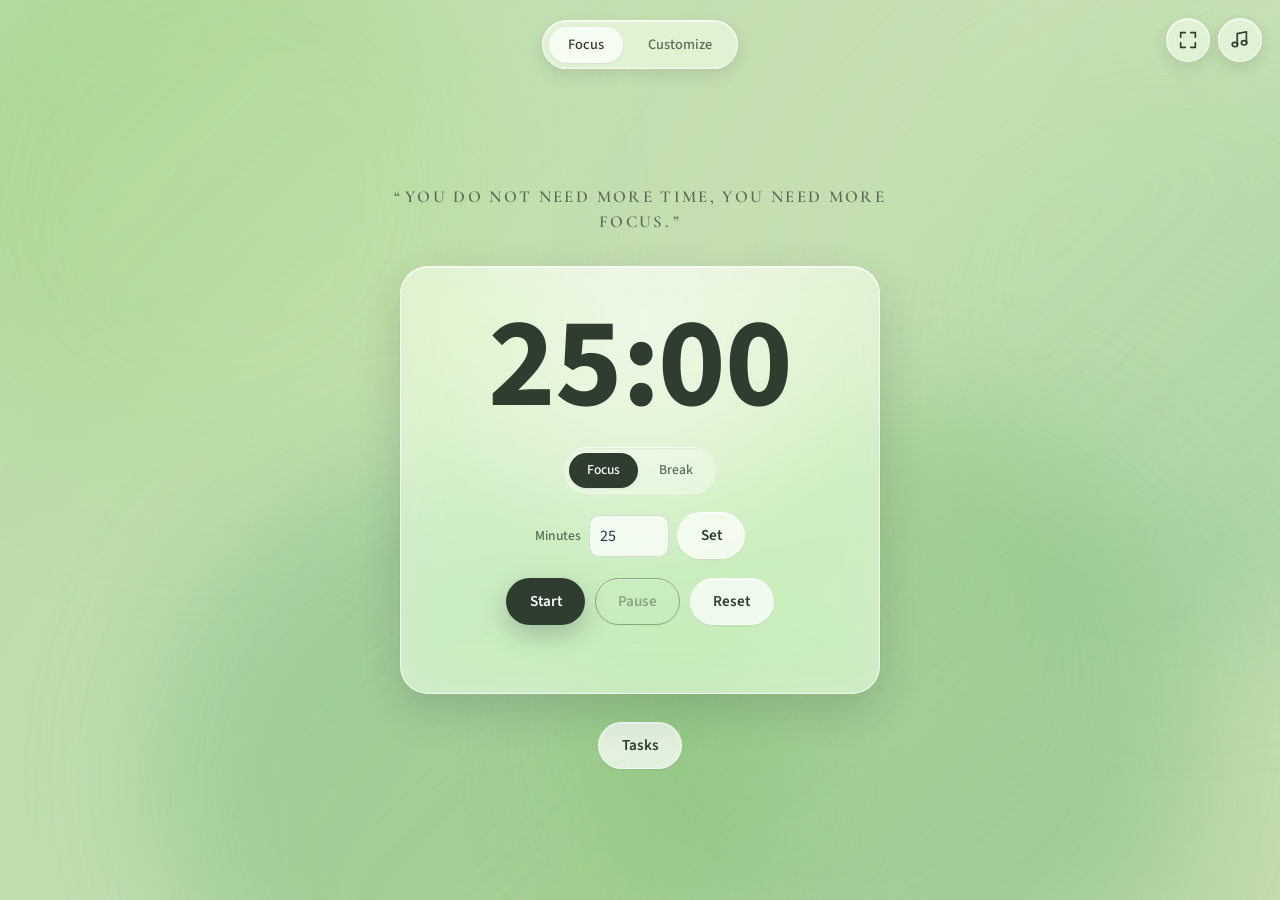
==== focus.html @ 23a5ad9f "Initial commit: LOCK IN website" ====
<!DOCTYPE html>
<html lang="en">
<head>
  <meta charset="UTF-8" />
  <meta name="viewport" content="width=device-width, initial-scale=1.0" />
  <title>Focus — LOCK IN</title>
  <link rel="stylesheet" href="assets/vendor/bootstrap/bootstrap.min.css" />
  <link rel="stylesheet" href="css/fonts.css" />
  <link rel="stylesheet" href="css/style.css" />
</head>
<body>
  <div id="photoOverlay" class="photo-overlay" aria-hidden="true"></div>

  <p class="focus-brand" aria-hidden="true">LOCK IN</p>

  <nav class="nav" aria-label="Main navigation">
    <a class="nav-link is-active" href="focus.html" aria-current="page">Focus</a>
    <a class="nav-link" href="settings.html">Customize</a>
  </nav>

  <div class="audio-menu">
    <button id="fullscreenBtn" class="icon-btn" type="button" aria-label="Enter full screen" aria-pressed="false">
      <svg class="icon-btn-svg" id="fullscreenIconEnter" viewBox="0 0 24 24" width="22" height="22" aria-hidden="true" focusable="false">
        <path d="M4 9V4h5" fill="none" stroke="currentColor" stroke-width="1.8" stroke-linecap="round" stroke-linejoin="round" />
        <path d="M20 9V4h-5" fill="none" stroke="currentColor" stroke-width="1.8" stroke-linecap="round" stroke-linejoin="round" />
        <path d="M4 15v5h5" fill="none" stroke="currentColor" stroke-width="1.8" stroke-linecap="round" stroke-linejoin="round" />
        <path d="M20 15v5h-5" fill="none" stroke="currentColor" stroke-width="1.8" stroke-linecap="round" stroke-linejoin="round" />
      </svg>
      <svg class="icon-btn-svg" id="fullscreenIconExit" viewBox="0 0 24 24" width="22" height="22" aria-hidden="true" focusable="false" hidden>
        <path d="M9 4v5H4" fill="none" stroke="currentColor" stroke-width="1.8" stroke-linecap="round" stroke-linejoin="round" />
        <path d="M15 4v5h5" fill="none" stroke="currentColor" stroke-width="1.8" stroke-linecap="round" stroke-linejoin="round" />
        <path d="M9 20v-5H4" fill="none" stroke="currentColor" stroke-width="1.8" stroke-linecap="round" stroke-linejoin="round" />
        <path d="M15 20v-5h5" fill="none" stroke="currentColor" stroke-width="1.8" stroke-linecap="round" stroke-linejoin="round" />
      </svg>
    </button>
    <button id="audioMenuBtn" class="icon-btn" type="button" aria-label="Ambient sound" aria-haspopup="true" aria-expanded="false" aria-controls="audioMenuPanel">
      <svg class="icon-btn-svg" viewBox="0 0 24 24" width="22" height="22" aria-hidden="true" focusable="false">
        <path d="M9 17V5l10-2v12" fill="none" stroke="currentColor" stroke-width="1.8" stroke-linecap="round" stroke-linejoin="round" />
        <ellipse cx="6.5" cy="17" rx="3" ry="2.4" fill="none" stroke="currentColor" stroke-width="1.8" />
        <ellipse cx="16.5" cy="15" rx="3" ry="2.4" fill="none" stroke="currentColor" stroke-width="1.8" />
      </svg>
    </button>
    <div id="audioMenuPanel" class="audio-menu-panel" hidden>
      <p class="audio-menu-title">Ambient sound</p>
      <button class="audio-option is-active" data-ambient="off" type="button">Off</button>
      <button class="audio-option" data-ambient="piano" type="button">Piano</button>
      <button class="audio-option" data-ambient="lofi" type="button">Lo-fi</button>
      <button class="audio-option" data-ambient="rain" type="button">Rain</button>
      <button class="audio-option" data-ambient="noise" type="button">Brown noise</button>
      <button class="audio-option" data-ambient="wind" type="button">Wind</button>
      <button class="audio-option" data-ambient="ocean" type="button">Ocean</button>
      <label class="audio-volume" for="audioMenuVolume">
        <span>Volume</span>
        <input id="audioMenuVolume" type="range" min="0" max="100" value="50" />
      </label>
    </div>
  </div>

  <main class="container container-center">
    <section class="quote" aria-label="Motivational quote">
      <p id="quoteText" class="quote-text" aria-live="polite"></p>
    </section>

    <section class="timer" aria-labelledby="timerHeading">
      <h2 id="timerHeading" class="visually-hidden">Focus Timer</h2>

      <div id="timerDisplay" class="timer-display" role="timer" aria-live="polite">25:00</div>

      <div class="mode-switch" role="group" aria-label="Session type">
        <button id="focusModeBtn" class="mode-btn is-active" type="button">Focus</button>
        <button id="breakModeBtn" class="mode-btn" type="button">Break</button>
      </div>

      <div class="duration">
        <label for="durationInput">Minutes</label>
        <input id="durationInput" type="number" min="1" max="180" value="25" />
        <button id="applyDurationBtn" class="btn" type="button">Set</button>
      </div>

      <div class="controls">
        <button id="startBtn" class="btn btn-primary" type="button">Start</button>
        <button id="pauseBtn" class="btn" type="button" disabled>Pause</button>
        <button id="resetBtn" class="btn" type="button">Reset</button>
      </div>

      <p id="statusMessage" class="status" role="status"></p>
    </section>

    <section class="tasks" aria-labelledby="tasksHeading">
      <button id="tasksToggleBtn" class="btn" type="button" data-bs-toggle="collapse" data-bs-target="#taskPanel" aria-expanded="false" aria-controls="taskPanel">Tasks</button>
      <div id="taskPanel" class="collapse task-panel">
        <h2 id="tasksHeading" class="tasks-heading">Today's focus</h2>
        <div class="task-form">
          <label class="visually-hidden" for="taskInput">New task</label>
          <input id="taskInput" type="text" placeholder="What are you working on?" autocomplete="off" />
          <button id="addTaskBtn" class="btn" type="button">Add</button>
        </div>
        <button id="clearDoneBtn" class="btn clear-done" type="button" hidden>Clear completed</button>
        <p id="tasksStatus" class="status" role="status"></p>
        <ul id="taskList" class="task-list"></ul>
      </div>
    </section>
  </main>

  <p class="focus-hint" aria-hidden="true">Press Esc to exit</p>

  <script src="assets/vendor/bootstrap/bootstrap.bundle.min.js"></script>
  <script src="js/theme.js"></script>
  <script src="js/audio.js"></script>
  <script src="js/focus.js"></script>
  <script src="js/fullscreen.js"></script>
</body>
</html>
---- css/fonts.css ----
﻿/* Vendored Google Fonts - Latin subset only (offline) */
@font-face {
  font-family: 'Cormorant Garamond';
  font-style: italic;
  font-weight: 400;
  font-display: swap;
  src: url('../assets/fonts/cormorant-garamond-italic-400.woff2') format('woff2');
}
@font-face {
  font-family: 'Cormorant Garamond';
  font-style: normal;
  font-weight: 400;
  font-display: swap;
  src: url('../assets/fonts/cormorant-garamond-normal-400.woff2') format('woff2');
}
@font-face {
  font-family: 'Cormorant Garamond';
  font-style: normal;
  font-weight: 500;
  font-display: swap;
  src: url('../assets/fonts/cormorant-garamond-normal-500.woff2') format('woff2');
}
@font-face {
  font-family: 'Cormorant Garamond';
  font-style: normal;
  font-weight: 600;
  font-display: swap;
  src: url('../assets/fonts/cormorant-garamond-normal-600.woff2') format('woff2');
}
@font-face {
  font-family: 'Cormorant Garamond';
  font-style: normal;
  font-weight: 700;
  font-display: swap;
  src: url('../assets/fonts/cormorant-garamond-normal-700.woff2') format('woff2');
}
@font-face {
  font-family: 'Source Sans 3';
  font-style: normal;
  font-weight: 300;
  font-display: swap;
  src: url('../assets/fonts/source-sans-3-normal-300.woff2') format('woff2');
}
@font-face {
  font-family: 'Source Sans 3';
  font-style: normal;
  font-weight: 400;
  font-display: swap;
  src: url('../assets/fonts/source-sans-3-normal-400.woff2') format('woff2');
}
@font-face {
  font-family: 'Source Sans 3';
  font-style: normal;
  font-weight: 500;
  font-display: swap;
  src: url('../assets/fonts/source-sans-3-normal-500.woff2') format('woff2');
}
@font-face {
  font-family: 'Source Sans 3';
  font-style: normal;
  font-weight: 600;
  font-display: swap;
  src: url('../assets/fonts/source-sans-3-normal-600.woff2') format('woff2');
}
@font-face {
  font-family: 'Source Sans 3';
  font-style: normal;
  font-weight: 700;
  font-display: swap;
  src: url('../assets/fonts/source-sans-3-normal-700.woff2') format('woff2');
}
---- css/style.css ----
:root {
  --font-sans: "Source Sans 3", system-ui, -apple-system, "Segoe UI", Roboto, Arial, sans-serif;
  --font-display: "Cormorant Garamond", "Iowan Old Style", Georgia, "Times New Roman", serif;

  --bs-body-font-family: var(--font-sans);
  --bs-border-radius: 18px;
  --bs-border-radius-lg: 28px;
  --bs-border-radius-pill: 999px;

  --radius-sm: 10px;
  --radius: 18px;
  --radius-lg: 28px;
  --radius-pill: 999px;

  --glass-bg: rgba(255, 255, 255, 0.55);
  --glass-bg-strong: rgba(255, 255, 255, 0.72);
  --glass-bg-soft: rgba(255, 255, 255, 0.32);
  --glass-border: rgba(255, 255, 255, 0.7);
  --glass-border-soft: rgba(255, 255, 255, 0.45);
  --glass-blur: blur(20px) saturate(170%);
  --hairline: rgba(255, 255, 255, 0.6);
  --line: rgba(30, 41, 59, 0.14);

  --shadow-xs: 0 1px 2px rgba(24, 34, 48, 0.08);
  --shadow-sm: 0 6px 16px rgba(24, 34, 48, 0.1);
  --shadow: 0 16px 44px rgba(24, 34, 48, 0.16);
  --shadow-lg: 0 28px 70px rgba(24, 34, 48, 0.22);

  --danger: #b3402a;
  --input-text: #243447;

  --bg-color: #d9e4cf;
  --bg-tint-1: #eef4e6;
  --bg-tint-2: #c3d5ae;
  --text-color: #2e3d2f;
  --muted-color: #5a6b58;
  --primary-color: #2e3d2f;
  --primary-text: #ffffff;
  --blob-1: rgba(150, 196, 128, 0.85);
  --blob-2: rgba(206, 228, 184, 0.9);
  --blob-3: rgba(120, 176, 140, 0.6);
}

body[data-theme="blue"] {
  --bg-color: #cfdee7;
  --bg-tint-1: #eaf3f8;
  --bg-tint-2: #b6cddc;
  --text-color: #2a3b49;
  --muted-color: #57707f;
  --primary-color: #2a3b49;
  --primary-text: #f4f9fb;
  --blob-1: rgba(140, 188, 220, 0.85);
  --blob-2: rgba(200, 224, 240, 0.9);
  --blob-3: rgba(120, 160, 200, 0.6);
}

body[data-theme="ivory"] {
  --bg-color: #f3ede0;
  --bg-tint-1: #fbf7ee;
  --bg-tint-2: #e4d9c2;
  --text-color: #3a3122;
  --muted-color: #6b5f47;
  --primary-color: #3a3122;
  --primary-text: #fbf7ee;
  --blob-1: rgba(228, 206, 160, 0.8);
  --blob-2: rgba(244, 232, 208, 0.9);
  --blob-3: rgba(210, 186, 150, 0.6);
}

body[data-theme="mist"] {
  --bg-color: #d7dee6;
  --bg-tint-1: #eef2f6;
  --bg-tint-2: #bfcad6;
  --text-color: #2c3a47;
  --muted-color: #55636f;
  --primary-color: #2c3a47;
  --primary-text: #f2f5f8;
  --blob-1: rgba(170, 190, 210, 0.85);
  --blob-2: rgba(214, 226, 236, 0.9);
  --blob-3: rgba(140, 170, 200, 0.6);
}

body[data-theme="lavender"] {
  --bg-color: #e4dcef;
  --bg-tint-1: #f2edf8;
  --bg-tint-2: #cfc2e2;
  --text-color: #36304a;
  --muted-color: #635b7a;
  --primary-color: #36304a;
  --primary-text: #f6f3fb;
  --blob-1: rgba(196, 178, 226, 0.85);
  --blob-2: rgba(226, 214, 240, 0.9);
  --blob-3: rgba(170, 150, 210, 0.6);
}

body[data-theme="peach"] {
  --bg-color: #f2e0d3;
  --bg-tint-1: #fbece1;
  --bg-tint-2: #e4c6ad;
  --text-color: #432f24;
  --muted-color: #7a5c47;
  --primary-color: #432f24;
  --primary-text: #fbf3eb;
  --blob-1: rgba(240, 196, 160, 0.85);
  --blob-2: rgba(248, 224, 204, 0.9);
  --blob-3: rgba(232, 170, 150, 0.6);
}

body[data-theme="yellow"] {
  --bg-color: #f2eabf;
  --bg-tint-1: #faf6dd;
  --bg-tint-2: #e6d990;
  --text-color: #403a1f;
  --muted-color: #6f6530;
  --primary-color: #403a1f;
  --primary-text: #fdf9e8;
  --blob-1: rgba(232, 214, 120, 0.85);
  --blob-2: rgba(246, 238, 190, 0.9);
  --blob-3: rgba(222, 200, 110, 0.6);
}

body[data-theme="aurora"] {
  --bg-color: #ece6f6;
  --bg-tint-1: #f6f0fb;
  --bg-tint-2: #dfdcf4;
  --text-color: #3a3358;
  --muted-color: #6a6390;
  --primary-color: #6a5a9e;
  --primary-text: #ffffff;
  --blob-1: rgba(205, 182, 230, 0.5);
  --blob-2: rgba(190, 186, 238, 0.5);
  --blob-3: rgba(186, 210, 236, 0.45);
  --blob-4: rgba(228, 200, 222, 0.4);
}

body[data-theme="aurora"] .bg-blobs::before {
  opacity: 0.3;
  animation-duration: 22s;
}

body[data-theme="aurora"] .blob {
  opacity: 0.5;
}

body[data-theme="sunset"] {
  --bg-color: #f5e9e2;
  --bg-tint-1: #fbf1ea;
  --bg-tint-2: #ecd7cc;
  --text-color: #4a3630;
  --muted-color: #7d635b;
  --primary-color: #b57a5e;
  --primary-text: #fff8f4;
  --blob-1: rgba(240, 202, 172, 0.5);
  --blob-2: rgba(240, 192, 200, 0.46);
  --blob-3: rgba(222, 196, 224, 0.4);
  --blob-4: rgba(245, 220, 182, 0.42);
}

body[data-theme="sunset"] .bg-blobs::before {
  opacity: 0.3;
}

body[data-theme="sunset"] .blob {
  opacity: 0.5;
}

body[data-theme="ocean"] {
  --bg-color: #e0edf1;
  --bg-tint-1: #eff7f9;
  --bg-tint-2: #cde0e6;
  --text-color: #2a3f47;
  --muted-color: #56707a;
  --primary-color: #4f8898;
  --primary-text: #f2fafc;
  --blob-1: rgba(182, 220, 228, 0.5);
  --blob-2: rgba(186, 210, 235, 0.46);
  --blob-3: rgba(192, 232, 224, 0.42);
  --blob-4: rgba(190, 206, 235, 0.42);
}

body[data-theme="ocean"] .bg-blobs::before {
  opacity: 0.3;
}

body[data-theme="ocean"] .blob {
  opacity: 0.5;
}

* {
  box-sizing: border-box;
}

[hidden] {
  display: none !important;
}

html {
  -webkit-text-size-adjust: 100%;
}

body {
  margin: 0;
  min-height: 100vh;
  min-height: 100dvh;
  padding: 1.25rem 1.1rem 2.75rem;
  font-family: var(--font-sans);
  background-color: var(--bg-color);
  background-image:
    radial-gradient(60rem 42rem at 8% 2%, var(--bg-tint-1), transparent 62%),
    radial-gradient(55rem 44rem at 94% 100%, var(--bg-tint-2), transparent 60%);
  background-attachment: fixed;
  background-size: cover;
  background-position: center;
  background-repeat: no-repeat;
  color: var(--text-color);
  display: flex;
  flex-direction: column;
  align-items: center;
  line-height: 1.5;
  -webkit-font-smoothing: antialiased;
  transition: background-color 0.45s ease, color 0.3s ease;
}

.bg-blobs {
  position: fixed;
  inset: 0;
  z-index: 0;
  overflow: hidden;
  pointer-events: none;
}

.bg-blobs::before {
  content: "";
  position: absolute;
  inset: -25%;
  background: linear-gradient(
    120deg,
    var(--blob-1),
    var(--blob-2),
    var(--blob-3),
    var(--blob-1)
  );
  background-size: 300% 300%;
  filter: blur(50px) saturate(135%);
  opacity: 0.5;
  animation: bg-shift 26s ease-in-out infinite;
}

.blob {
  position: absolute;
  width: 48vmax;
  height: 48vmax;
  border-radius: 50%;
  filter: blur(64px) saturate(125%);
  opacity: 0.7;
  will-change: transform;
}

.blob-1 {
  top: -14%;
  left: -8%;
  background: linear-gradient(135deg, var(--blob-1), var(--blob-2));
  animation: blob-drift-1 26s ease-in-out infinite alternate;
}

.blob-2 {
  top: 4%;
  right: -16%;
  background: linear-gradient(135deg, var(--blob-2), var(--blob-3));
  animation: blob-drift-2 32s ease-in-out infinite alternate;
}

.blob-3 {
  bottom: -20%;
  left: 12%;
  background: linear-gradient(135deg, var(--blob-3), var(--blob-1));
  animation: blob-drift-3 38s ease-in-out infinite alternate;
}

.blob-4 {
  bottom: -14%;
  right: 6%;
  background: linear-gradient(135deg, var(--blob-4, var(--blob-1)), var(--blob-3));
  animation: blob-drift-2 44s ease-in-out infinite alternate-reverse;
}

@keyframes bg-shift {
  0% {
    background-position: 0% 50%;
  }
  50% {
    background-position: 100% 50%;
  }
  100% {
    background-position: 0% 50%;
  }
}

@keyframes blob-drift-1 {
  from {
    transform: translate3d(0, 0, 0) scale(1);
  }
  to {
    transform: translate3d(12%, 10%, 0) scale(1.18);
  }
}

@keyframes blob-drift-2 {
  from {
    transform: translate3d(0, 0, 0) scale(1.05);
  }
  to {
    transform: translate3d(-14%, 12%, 0) scale(0.92);
  }
}

@keyframes blob-drift-3 {
  from {
    transform: translate3d(0, 0, 0) scale(0.95);
  }
  to {
    transform: translate3d(10%, -12%, 0) scale(1.2);
  }
}

body.has-photo .bg-blobs {
  display: none;
}

.photo-overlay {
  position: fixed;
  inset: 0;
  z-index: 1;
  pointer-events: none;
  background-color: transparent;
}

body > nav,
body > main {
  position: relative;
  z-index: 2;
}

.nav {
  display: flex;
  gap: 0.35rem;
  margin-bottom: 1.75rem;
  padding: 0.35rem;
  border-radius: var(--radius-pill);
  background: var(--glass-bg);
  -webkit-backdrop-filter: var(--glass-blur);
  backdrop-filter: var(--glass-blur);
  border: 1px solid var(--glass-border);
  box-shadow: var(--shadow-sm), inset 0 1px 0 var(--hairline);
}

.nav-link {
  text-decoration: none;
  color: var(--muted-color);
  font-size: 0.9rem;
  font-weight: 500;
  padding: 0.45rem 1.2rem;
  border-radius: var(--radius-pill);
  transition: color 0.2s ease, background 0.2s ease, box-shadow 0.2s ease;
}

.nav-link:hover {
  color: var(--text-color);
  background: var(--glass-bg-soft);
}

.nav-link.is-active {
  color: var(--text-color);
  background: var(--glass-bg-strong);
  box-shadow: var(--shadow-xs), inset 0 1px 0 var(--hairline);
}

.container {
  width: 100%;
  max-width: 560px;
  padding-right: 0;
  padding-left: 0;
  margin-right: 0;
  margin-left: 0;
}

.container-center {
  flex: 1;
  display: flex;
  flex-direction: column;
  align-items: center;
  justify-content: center;
  gap: 0.5rem;
}

.landing {
  flex: 1;
  display: flex;
  flex-direction: column;
  align-items: center;
  justify-content: center;
  gap: 1rem;
  text-align: center;
  padding: 1rem 0 3rem;
}

.landing .brand {
  margin: 0;
  font-family: var(--font-display);
  font-size: 1rem;
  font-weight: 600;
  text-transform: uppercase;
  letter-spacing: 0.42em;
  text-indent: 0.42em;
  color: var(--muted-color);
}

.landing-title {
  margin: 0;
  font-family: var(--font-display);
  font-size: clamp(3rem, 12vw, 5.25rem);
  font-weight: 600;
  line-height: 1.05;
  letter-spacing: -0.01em;
}

.landing-subtitle {
  margin: 0;
  font-size: 1.05rem;
  color: var(--muted-color);
}

.landing-cta {
  margin-top: 1.5rem;
  text-decoration: none;
  display: inline-block;
  padding: 0.9rem 2.2rem;
}

.page-title {
  margin: 0 0 2rem;
  text-align: center;
  font-family: var(--font-display);
  font-size: 2.4rem;
  font-weight: 600;
  letter-spacing: 0;
}

.quote {
  display: flex;
  flex-direction: column;
  align-items: center;
  text-align: center;
  margin-bottom: 1.5rem;
  padding: 0 0.5rem;
}

.quote-text {
  margin: 0;
  font-family: var(--font-display);
  font-size: 1.05rem;
  line-height: 1.5;
  font-weight: 600;
  text-transform: uppercase;
  letter-spacing: 0.14em;
  color: var(--muted-color);
}

.quote-text::before {
  content: "\201C";
  margin-right: 0.15em;
}

.quote-text::after {
  content: "\201D";
  margin-left: 0.15em;
}

.timer {
  position: relative;
  display: flex;
  flex-direction: column;
  align-items: center;
  gap: 1.15rem;
  width: 100%;
  max-width: 480px;
  padding: 2.1rem 1.5rem;
  border-radius: var(--radius-lg);
  background: var(--glass-bg);
  -webkit-backdrop-filter: var(--glass-blur);
  backdrop-filter: var(--glass-blur);
  border: 1px solid var(--glass-border);
  box-shadow: var(--shadow), inset 0 1px 0 var(--hairline);
  overflow: hidden;
  transition: background 0.4s ease, box-shadow 0.4s ease, border-color 0.4s ease, padding 0.4s ease;
}

.timer::before {
  content: "";
  position: absolute;
  top: -55%;
  left: 50%;
  width: 120%;
  aspect-ratio: 1;
  transform: translateX(-50%);
  background: radial-gradient(circle, rgba(255, 255, 255, 0.45), transparent 62%);
  pointer-events: none;
}

.timer-display {
  position: relative;
  font-size: clamp(3.75rem, 20vh, 8rem);
  font-weight: 700;
  line-height: 1;
  letter-spacing: -0.01em;
  font-variant-numeric: tabular-nums;
  transition: font-size 0.4s ease;
}

body.session-ended .timer-display {
  color: var(--danger);
  animation: end-flash 1s ease-in-out 2;
}

@keyframes end-flash {
  0%, 100% { opacity: 1; }
  50% { opacity: 0.35; }
}

.focus-brand {
  position: fixed;
  top: 1.4rem;
  left: 1.6rem;
  z-index: 3;
  margin: 0;
  font-family: var(--font-display);
  font-size: 1rem;
  font-weight: 600;
  text-transform: uppercase;
  letter-spacing: 0.42em;
  text-indent: 0.42em;
  color: var(--muted-color);
  opacity: 0;
  pointer-events: none;
  transition: opacity 0.5s ease;
}

.focus-hint {
  position: fixed;
  bottom: 1.6rem;
  left: 50%;
  z-index: 3;
  margin: 0;
  transform: translateX(-50%);
  font-size: 0.75rem;
  font-weight: 600;
  text-transform: uppercase;
  letter-spacing: 0.16em;
  color: var(--muted-color);
  opacity: 0;
  pointer-events: none;
}

@keyframes hint-fade {
  0% { opacity: 0; }
  20% { opacity: 0.75; }
  70% { opacity: 0.75; }
  100% { opacity: 0; }
}

body.is-focusing .focus-brand {
  opacity: 1;
}

body.is-focusing .focus-hint {
  animation: hint-fade 5s ease forwards;
}

body.is-focusing .nav,
body.is-focusing .tasks,
body.is-focusing .mode-switch,
body.is-focusing .duration,
body.is-focusing .controls,
body.is-focusing .timer .status {
  display: none;
}

body.is-focusing .quote {
  margin-bottom: 2.25rem;
}

body.is-focusing .quote-text {
  font-size: 1.3rem;
  color: var(--text-color);
}

body.is-focusing .timer {
  max-width: none;
  padding: 0;
  gap: 0;
  background: transparent;
  border-color: transparent;
  box-shadow: none;
  -webkit-backdrop-filter: none;
  backdrop-filter: none;
}

body.is-focusing .timer::before {
  display: none;
}

body.is-focusing .timer-display {
  font-size: clamp(5rem, 28vh, 13rem);
}

.audio-menu {
  position: fixed;
  top: 1.1rem;
  right: 1.1rem;
  z-index: 4;
  display: flex;
  align-items: center;
  gap: 0.55rem;
}

.icon-btn {
  display: inline-flex;
  align-items: center;
  justify-content: center;
  width: 2.75rem;
  height: 2.75rem;
  padding: 0;
  border-radius: var(--radius-pill);
  border: 1px solid var(--glass-border);
  background: var(--glass-bg);
  -webkit-backdrop-filter: var(--glass-blur);
  backdrop-filter: var(--glass-blur);
  color: var(--text-color);
  cursor: pointer;
  box-shadow: var(--shadow-sm), inset 0 1px 0 var(--hairline);
  transition: transform 0.15s ease, box-shadow 0.2s ease, color 0.2s ease, background 0.2s ease;
}

.icon-btn:hover {
  transform: translateY(-1px);
  box-shadow: var(--shadow), inset 0 1px 0 var(--hairline);
}

.icon-btn.is-playing,
.icon-btn.is-active {
  color: var(--primary-text);
  background: var(--primary-color);
  border-color: transparent;
}

.icon-btn-svg {
  display: block;
}

.audio-menu-panel {
  position: absolute;
  top: calc(100% + 0.6rem);
  right: 0;
  min-width: 12rem;
  padding: 0.6rem;
  display: flex;
  flex-direction: column;
  gap: 0.2rem;
  border-radius: var(--radius);
  background: var(--glass-bg-strong);
  -webkit-backdrop-filter: var(--glass-blur);
  backdrop-filter: var(--glass-blur);
  border: 1px solid var(--glass-border);
  box-shadow: var(--shadow), inset 0 1px 0 var(--hairline);
  animation: menu-in 0.18s ease both;
}

@keyframes menu-in {
  from {
    opacity: 0;
    transform: translateY(-6px);
  }
  to {
    opacity: 1;
    transform: none;
  }
}

.audio-menu-title {
  margin: 0.25rem 0.5rem 0.35rem;
  font-family: var(--font-display);
  font-size: 0.8rem;
  font-weight: 600;
  text-transform: uppercase;
  letter-spacing: 0.16em;
  text-align: left;
  color: var(--muted-color);
}

.audio-option {
  border: none;
  background: transparent;
  color: var(--text-color);
  font-family: inherit;
  font-size: 0.95rem;
  font-weight: 500;
  text-align: left;
  padding: 0.5rem 0.7rem;
  border-radius: var(--radius-sm);
  cursor: pointer;
  transition: background 0.18s ease, color 0.18s ease;
}

.audio-option:hover {
  background: var(--glass-bg-soft);
}

.audio-option.is-active {
  background: var(--primary-color);
  color: var(--primary-text);
}

.audio-volume {
  display: flex;
  flex-direction: column;
  gap: 0.4rem;
  margin: 0.55rem 0.35rem 0.2rem;
  font-size: 0.7rem;
  font-weight: 600;
  text-transform: uppercase;
  letter-spacing: 0.12em;
  color: var(--muted-color);
}

.audio-volume input {
  width: 100%;
  accent-color: var(--primary-color);
}

.mode-switch,
.overlay-modes,
.ambient-controls {
  position: relative;
  display: flex;
  gap: 0.25rem;
  padding: 0.3rem;
  border-radius: var(--radius-pill);
  background: var(--glass-bg-soft);
  border: 1px solid var(--glass-border-soft);
  box-shadow: inset 0 1px 2px rgba(24, 34, 48, 0.06);
}

.mode-btn {
  border: none;
  background: transparent;
  color: var(--muted-color);
  font-family: inherit;
  font-size: 0.85rem;
  font-weight: 500;
  padding: 0.45rem 1.1rem;
  border-radius: var(--radius-pill);
  cursor: pointer;
  transition: color 0.2s ease, background 0.2s ease, box-shadow 0.2s ease;
}

.mode-btn:hover {
  color: var(--text-color);
}

.mode-btn.is-active {
  background: var(--primary-color);
  color: var(--primary-text);
  box-shadow: var(--shadow-xs);
}

.duration {
  position: relative;
  display: flex;
  align-items: center;
  gap: 0.5rem;
  font-size: 0.85rem;
  font-weight: 500;
  color: var(--muted-color);
}

.duration input {
  width: 5rem;
  padding: 0.5rem 0.6rem;
  font-family: inherit;
  font-size: 1rem;
  border: 1px solid var(--line);
  border-radius: var(--radius-sm);
  background: var(--glass-bg-strong);
  color: var(--input-text);
  transition: border-color 0.2s ease, box-shadow 0.2s ease;
}

.controls {
  position: relative;
  display: flex;
  flex-wrap: wrap;
  justify-content: center;
  gap: 0.6rem;
}

.btn {
  font-family: inherit;
  font-size: 0.95rem;
  font-weight: 600;
  padding: 0.7rem 1.4rem;
  border-radius: var(--radius-pill);
  border: 1px solid var(--glass-border);
  background: var(--glass-bg-strong);
  color: var(--text-color);
  cursor: pointer;
  box-shadow: var(--shadow-xs), inset 0 1px 0 var(--hairline);
  transition: transform 0.15s ease, box-shadow 0.2s ease, background 0.2s ease, color 0.2s ease;
}

.btn:not(:disabled):hover {
  transform: translateY(-1px);
  box-shadow: var(--shadow-sm), inset 0 1px 0 var(--hairline);
}

.btn:not(:disabled):active {
  transform: translateY(0);
}

.btn-primary {
  background: var(--primary-color);
  color: var(--primary-text);
  border-color: transparent;
  box-shadow: 0 10px 26px rgba(24, 34, 48, 0.24);
}

.btn-primary:not(:disabled):hover {
  box-shadow: 0 14px 34px rgba(24, 34, 48, 0.3);
}

.btn:disabled {
  opacity: 0.4;
  cursor: not-allowed;
}

.btn:focus-visible,
.mode-btn:focus-visible,
.theme-btn:focus-visible,
.nav-link:focus-visible,
.accordion-button:focus-visible,
.icon-btn:focus-visible,
.audio-option:focus-visible,
input:focus-visible {
  outline: 3px solid var(--primary-color);
  outline-offset: 2px;
}

.btn:focus-visible,
.btn-primary:focus-visible {
  box-shadow: var(--shadow-sm), inset 0 1px 0 var(--hairline);
}

.nav-link:focus-visible,
.accordion-button:focus-visible {
  box-shadow: none;
}

.status {
  margin: 0;
  min-height: 1rem;
  font-size: 0.82rem;
  color: var(--muted-color);
  text-align: center;
}

.settings-section {
  margin-bottom: 1rem;
  border: 1px solid var(--glass-border);
  border-radius: var(--radius);
  background: var(--glass-bg);
  -webkit-backdrop-filter: var(--glass-blur);
  backdrop-filter: var(--glass-blur);
  box-shadow: var(--shadow-sm), inset 0 1px 0 var(--hairline);
  overflow: hidden;
}

.accordion {
  --bs-accordion-bg: transparent;
  --bs-accordion-border-width: 0;
  --bs-accordion-border-radius: var(--radius);
  --bs-accordion-inner-border-radius: var(--radius);
  --bs-accordion-btn-focus-box-shadow: none;
  --bs-accordion-body-padding-x: 0;
  --bs-accordion-body-padding-y: 0;
}

.accordion-item.settings-section {
  border: 1px solid var(--glass-border);
  border-radius: var(--radius);
}

.accordion-button {
  font-family: inherit;
  font-size: 1.05rem;
  font-weight: 600;
  color: var(--text-color);
  background: transparent;
  padding: 1.05rem 1.3rem;
  border-radius: var(--radius);
  box-shadow: none;
}

.accordion-button:not(.collapsed) {
  color: var(--text-color);
  background: transparent;
  box-shadow: none;
}

.accordion-button:focus {
  box-shadow: none;
}

.accordion-button::after {
  content: "";
  width: 0.7rem;
  height: 0.7rem;
  margin-left: 0.5rem;
  flex-shrink: 0;
  background-image: none;
  border-right: 2px solid currentColor;
  border-bottom: 2px solid currentColor;
  transform: rotate(45deg);
  transition: transform 0.25s ease;
}

.accordion-button:not(.collapsed)::after {
  transform: rotate(-135deg);
}

.settings-body {
  padding: 0 1.3rem 1.3rem;
}

.settings-subheading {
  margin: 1.3rem 0 0.6rem;
  font-family: var(--font-display);
  font-size: 0.85rem;
  font-weight: 600;
  letter-spacing: 0.16em;
  text-transform: uppercase;
  color: var(--muted-color);
}

.settings-hint {
  margin: 0 0 0.8rem;
  font-size: 0.88rem;
  color: var(--muted-color);
}

.theme-options {
  display: flex;
  flex-wrap: wrap;
  gap: 0.6rem;
}

.theme-btn {
  display: inline-flex;
  align-items: center;
  gap: 0.45rem;
  padding: 0.45rem 0.95rem;
  font-family: inherit;
  font-size: 0.85rem;
  font-weight: 500;
  border: 1px solid var(--glass-border);
  border-radius: var(--radius-pill);
  background: var(--glass-bg-strong);
  color: var(--text-color);
  cursor: pointer;
  box-shadow: var(--shadow-xs), inset 0 1px 0 var(--hairline);
  transition: transform 0.15s ease, box-shadow 0.2s ease;
}

.theme-btn:hover {
  transform: translateY(-1px);
}

.theme-btn.is-active {
  outline: 2px solid var(--primary-color);
  outline-offset: 2px;
}

.theme-swatch {
  width: 0.9rem;
  height: 0.9rem;
  border-radius: 50%;
  border: 1px solid rgba(0, 0, 0, 0.15);
  box-shadow: inset 0 1px 1px rgba(255, 255, 255, 0.6);
}

.photo-controls {
  display: flex;
  flex-wrap: wrap;
  align-items: center;
  gap: 0.75rem;
}

.photo-preview {
  margin-top: 1rem;
  width: 100%;
  max-height: 220px;
  object-fit: cover;
  border-radius: var(--radius);
  border: 1px solid var(--glass-border);
  box-shadow: var(--shadow-sm);
}

.overlay-controls {
  margin-top: 1rem;
  display: flex;
  flex-direction: column;
  align-items: flex-start;
  gap: 0.8rem;
}

.overlay-label {
  font-size: 0.9rem;
  color: var(--muted-color);
}

.overlay-modes {
  width: fit-content;
}

.overlay-strength {
  display: flex;
  align-items: center;
  gap: 0.5rem;
  font-size: 0.9rem;
  color: var(--muted-color);
}

.overlay-strength input {
  width: 12rem;
}

.visually-hidden {
  position: absolute;
  width: 1px;
  height: 1px;
  overflow: hidden;
  clip: rect(0 0 0 0);
  white-space: nowrap;
}

.tasks {
  display: flex;
  flex-direction: column;
  align-items: center;
  gap: 0.6rem;
  margin-top: 1.25rem;
}

.task-panel {
  width: 100%;
  padding: 1.15rem;
  background: var(--glass-bg);
  -webkit-backdrop-filter: var(--glass-blur);
  backdrop-filter: var(--glass-blur);
  border: 1px solid var(--glass-border);
  border-radius: var(--radius);
  box-shadow: var(--shadow-sm), inset 0 1px 0 var(--hairline);
}

.task-panel .task-list {
  max-height: 240px;
  overflow-y: auto;
}

.tasks-heading {
  margin: 0 0 0.75rem;
  font-family: var(--font-display);
  font-size: 1.35rem;
  font-weight: 600;
}

.task-form {
  display: flex;
  gap: 0.5rem;
}

.task-form input {
  flex: 1;
  padding: 0.6rem 0.8rem;
  font-family: inherit;
  font-size: 1rem;
  border: 1px solid var(--line);
  border-radius: var(--radius-sm);
  background: var(--glass-bg-strong);
  color: var(--input-text);
  transition: border-color 0.2s ease, box-shadow 0.2s ease;
}

.task-list {
  list-style: none;
  margin: 1rem 0 0;
  padding: 0;
  display: flex;
  flex-direction: column;
  gap: 0.5rem;
}

.task-item {
  display: flex;
  align-items: center;
  gap: 0.75rem;
  padding: 0.65rem 0.9rem;
  background: var(--glass-bg-strong);
  border: 1px solid var(--glass-border-soft);
  border-radius: var(--radius-sm);
  box-shadow: var(--shadow-xs);
  transition: background 0.2s ease;
}

.task-check {
  width: 1.1rem;
  height: 1.1rem;
  accent-color: var(--primary-color);
  cursor: pointer;
}

.task-text {
  flex: 1;
}

.task-item.is-done .task-text {
  text-decoration: line-through;
  opacity: 0.55;
}

.task-delete {
  border: none;
  background: transparent;
  color: var(--muted-color);
  font-size: 1.25rem;
  line-height: 1;
  cursor: pointer;
  border-radius: var(--radius-pill);
  transition: color 0.2s ease;
}

.task-delete:hover {
  color: var(--text-color);
}

.ambient-controls {
  flex-wrap: wrap;
  width: fit-content;
}

.clear-done {
  align-self: flex-start;
  margin-top: 0.6rem;
  font-size: 0.85rem;
  padding: 0.45rem 0.95rem;
}

.settings-slider {
  display: flex;
  align-items: center;
  gap: 0.5rem;
  margin-top: 0.8rem;
  font-size: 0.9rem;
  color: var(--muted-color);
}

.settings-slider input {
  width: 12rem;
  accent-color: var(--primary-color);
}

@keyframes rise-in {
  from {
    opacity: 0;
    transform: translateY(12px);
  }
  to {
    opacity: 1;
    transform: none;
  }
}

body > nav {
  animation: rise-in 0.45s ease both;
}

body > main {
  animation: rise-in 0.55s ease 0.05s both;
}

@media (max-width: 420px) {
  .timer {
    padding: 1.5rem 1.1rem;
  }

  .btn {
    padding: 0.7rem 1.1rem;
  }

  .settings-body {
    padding: 0 1.1rem 1.1rem;
  }
}

@media (max-height: 680px) {
  .nav {
    margin-bottom: 1rem;
  }

  .quote {
    margin-bottom: 0.85rem;
  }

  .timer {
    gap: 0.9rem;
    padding: 1.25rem 1.1rem;
  }

  .timer-display {
    font-size: clamp(3rem, 14vh, 5.5rem);
  }
}

@media (prefers-reduced-motion: reduce) {
  *,
  *::before,
  *::after {
    animation-duration: 0.001ms !important;
    animation-iteration-count: 1 !important;
    transition-duration: 0.001ms !important;
  }
}
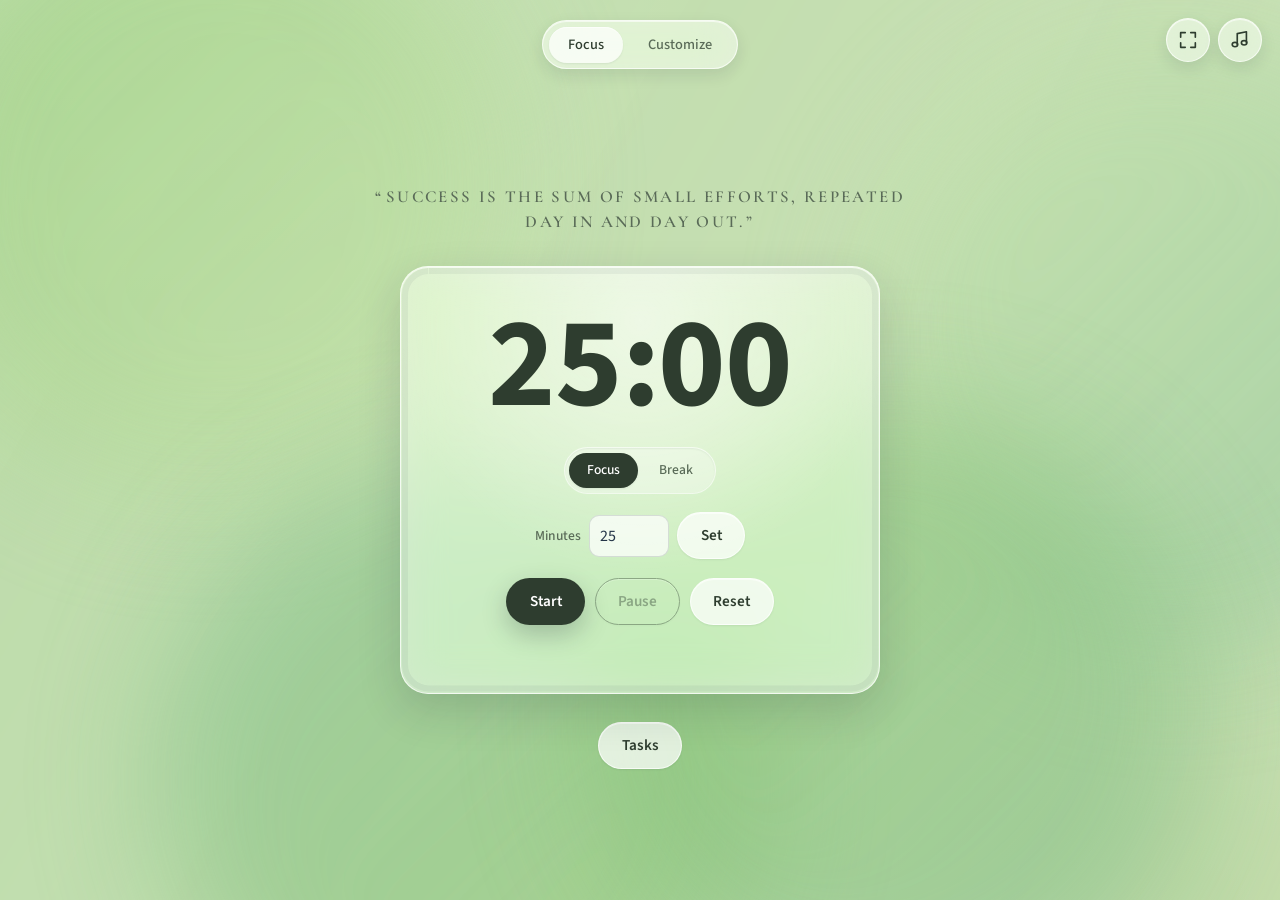
==== commit 0aa45af0: "Update website design" ====
--- a/focus.html
+++ b/focus.html
@@ -64,6 +64,11 @@
     <section class="timer" aria-labelledby="timerHeading">
       <h2 id="timerHeading" class="visually-hidden">Focus Timer</h2>
 
+      <svg class="timer-ring" id="timerRing" aria-hidden="true" focusable="false" preserveAspectRatio="none">
+        <rect class="timer-ring-track" id="timerRingTrack" fill="none" vector-effect="non-scaling-stroke" />
+        <rect class="timer-ring-bar" id="timerRingBar" fill="none" vector-effect="non-scaling-stroke" />
+      </svg>
+
       <div id="timerDisplay" class="timer-display" role="timer" aria-live="polite">25:00</div>
 
       <div class="mode-switch" role="group" aria-label="Session type">
--- a/css/style.css
+++ b/css/style.css
@@ -507,6 +507,28 @@
   pointer-events: none;
 }
 
+.timer-ring {
+  position: absolute;
+  inset: 0;
+  width: 100%;
+  height: 100%;
+  pointer-events: none;
+  z-index: 1;
+}
+
+.timer-ring-track {
+  stroke: var(--line);
+  stroke-width: 6;
+  opacity: 0.4;
+}
+
+.timer-ring-bar {
+  stroke: var(--primary-color);
+  stroke-width: 6;
+  stroke-linecap: round;
+  transition: stroke-dashoffset 0.5s linear;
+}
+
 .timer-display {
   position: relative;
   font-size: clamp(3.75rem, 20vh, 8rem);
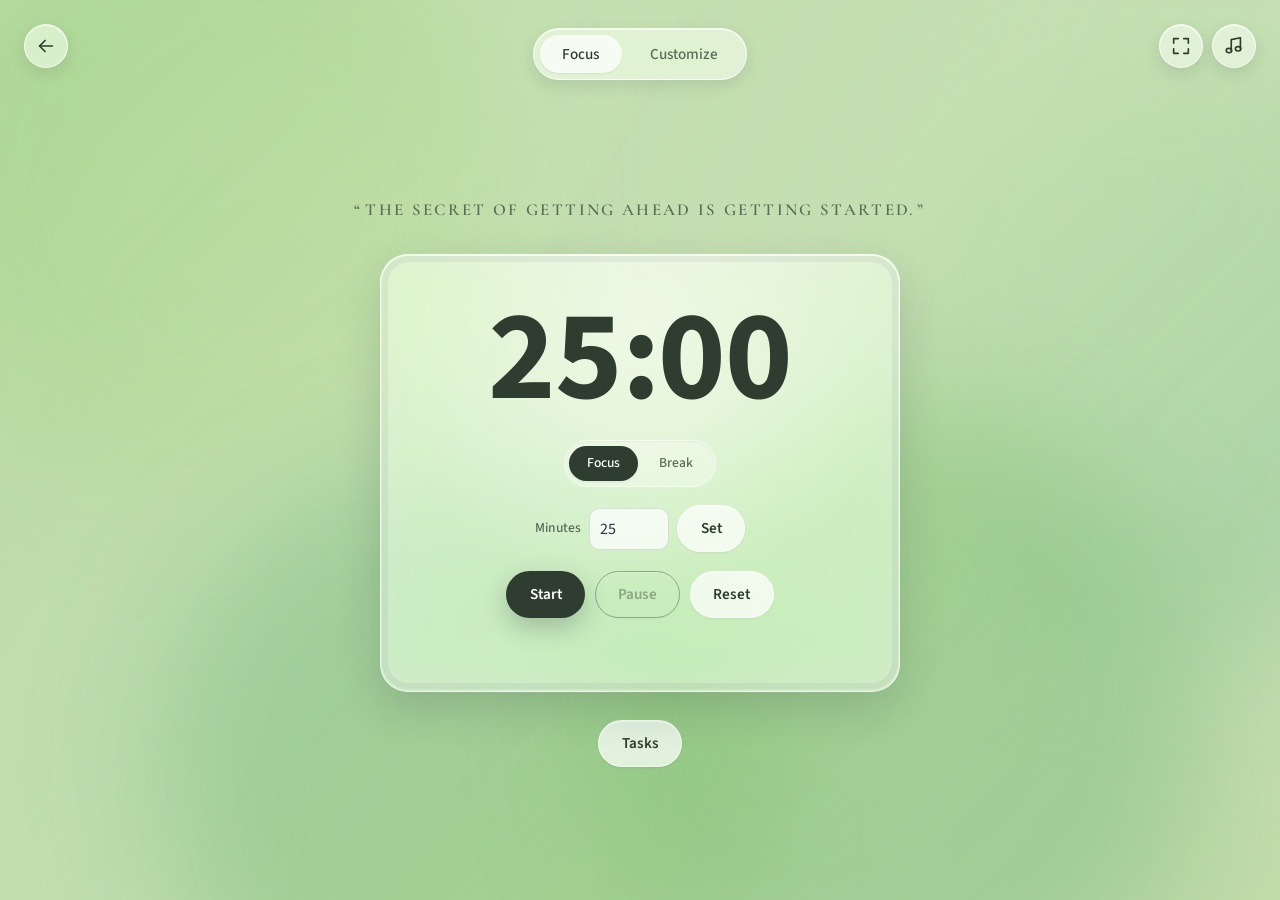
==== commit ea425b26: "Update LOCK IN website" ====
--- a/focus.html
+++ b/focus.html
@@ -12,6 +12,13 @@
   <div id="photoOverlay" class="photo-overlay" aria-hidden="true"></div>
 
   <p class="focus-brand" aria-hidden="true">LOCK IN</p>
+
+  <button class="icon-btn back-btn" type="button" aria-label="Go back">
+    <svg class="icon-btn-svg" viewBox="0 0 24 24" width="22" height="22" aria-hidden="true" focusable="false">
+      <path d="M19 12H5" fill="none" stroke="currentColor" stroke-width="1.8" stroke-linecap="round" stroke-linejoin="round" />
+      <path d="M11 18l-6-6 6-6" fill="none" stroke="currentColor" stroke-width="1.8" stroke-linecap="round" stroke-linejoin="round" />
+    </svg>
+  </button>
 
   <nav class="nav" aria-label="Main navigation">
     <a class="nav-link is-active" href="focus.html" aria-current="page">Focus</a>
@@ -45,6 +52,9 @@
       <button class="audio-option is-active" data-ambient="off" type="button">Off</button>
       <button class="audio-option" data-ambient="piano" type="button">Piano</button>
       <button class="audio-option" data-ambient="lofi" type="button">Lo-fi</button>
+      <button class="audio-option" data-ambient="lofi-jazz" type="button">Lo-fi jazz</button>
+      <button class="audio-option" data-ambient="lofi-beats" type="button">Lo-fi beats</button>
+      <button class="audio-option" data-ambient="lofi-chill" type="button">Lo-fi chill</button>
       <button class="audio-option" data-ambient="rain" type="button">Rain</button>
       <button class="audio-option" data-ambient="noise" type="button">Brown noise</button>
       <button class="audio-option" data-ambient="wind" type="button">Wind</button>
@@ -107,12 +117,13 @@
     </section>
   </main>
 
-  <p class="focus-hint" aria-hidden="true">Press Esc to exit</p>
+  <button id="exitFocusBtn" class="exit-focus-btn" type="button">Exit focus</button>
 
   <script src="assets/vendor/bootstrap/bootstrap.bundle.min.js"></script>
   <script src="js/theme.js"></script>
   <script src="js/audio.js"></script>
   <script src="js/focus.js"></script>
   <script src="js/fullscreen.js"></script>
+  <script src="js/back.js"></script>
 </body>
 </html>
--- a/css/style.css
+++ b/css/style.css
@@ -186,6 +186,93 @@
   opacity: 0.5;
 }
 
+body[data-theme="blush"] {
+  --bg-color: #f6dfe4;
+  --bg-tint-1: #fdf0f3;
+  --bg-tint-2: #eec1cc;
+  --text-color: #4a2e38;
+  --muted-color: #7d5563;
+  --primary-color: #4a2e38;
+  --primary-text: #fdf0f3;
+  --blob-1: rgba(238, 176, 194, 0.85);
+  --blob-2: rgba(248, 216, 226, 0.9);
+  --blob-3: rgba(226, 152, 172, 0.6);
+}
+
+body[data-theme="mint"] {
+  --bg-color: #d2ebe0;
+  --bg-tint-1: #e7f6ee;
+  --bg-tint-2: #aed8c3;
+  --text-color: #2a4038;
+  --muted-color: #527065;
+  --primary-color: #2a4038;
+  --primary-text: #eefaf3;
+  --blob-1: rgba(148, 214, 182, 0.85);
+  --blob-2: rgba(204, 236, 218, 0.9);
+  --blob-3: rgba(120, 196, 160, 0.6);
+}
+
+body[data-theme="sky"] {
+  --bg-color: #d9ebf6;
+  --bg-tint-1: #edf6fb;
+  --bg-tint-2: #b6d6ea;
+  --text-color: #29404f;
+  --muted-color: #557488;
+  --primary-color: #29404f;
+  --primary-text: #f0f8fc;
+  --blob-1: rgba(152, 200, 230, 0.85);
+  --blob-2: rgba(208, 232, 246, 0.9);
+  --blob-3: rgba(130, 180, 216, 0.6);
+}
+
+body[data-theme="lilac"] {
+  --bg-color: #f0e2ee;
+  --bg-tint-1: #f9f0f8;
+  --bg-tint-2: #e2c8de;
+  --text-color: #46304a;
+  --muted-color: #775a76;
+  --primary-color: #46304a;
+  --primary-text: #faf2f9;
+  --blob-1: rgba(226, 176, 216, 0.85);
+  --blob-2: rgba(242, 216, 236, 0.9);
+  --blob-3: rgba(206, 150, 198, 0.6);
+}
+
+body[data-theme="coral"] {
+  --bg-color: #f6ddd2;
+  --bg-tint-1: #fcefe6;
+  --bg-tint-2: #eabfa9;
+  --text-color: #4a322a;
+  --muted-color: #7d5a4c;
+  --primary-color: #4a322a;
+  --primary-text: #fdf3ec;
+  --blob-1: rgba(240, 182, 156, 0.85);
+  --blob-2: rgba(248, 220, 204, 0.9);
+  --blob-3: rgba(230, 160, 136, 0.6);
+}
+
+body[data-theme="cotton"] {
+  --bg-color: #f0e6f2;
+  --bg-tint-1: #faf2fb;
+  --bg-tint-2: #e4d4f0;
+  --text-color: #3e3355;
+  --muted-color: #6c6088;
+  --primary-color: #7a62a8;
+  --primary-text: #ffffff;
+  --blob-1: rgba(244, 198, 216, 0.5);
+  --blob-2: rgba(188, 214, 240, 0.5);
+  --blob-3: rgba(212, 198, 238, 0.45);
+  --blob-4: rgba(236, 210, 236, 0.42);
+}
+
+body[data-theme="cotton"] .bg-blobs::before {
+  opacity: 0.3;
+}
+
+body[data-theme="cotton"] .blob {
+  opacity: 0.5;
+}
+
 * {
   box-sizing: border-box;
 }
@@ -203,6 +290,10 @@
   min-height: 100vh;
   min-height: 100dvh;
   padding: 1.25rem 1.1rem 2.75rem;
+  padding-top: max(1.25rem, env(safe-area-inset-top));
+  padding-left: max(1.1rem, env(safe-area-inset-left));
+  padding-right: max(1.1rem, env(safe-area-inset-right));
+  padding-bottom: max(2.75rem, env(safe-area-inset-bottom));
   font-family: var(--font-sans);
   background-color: var(--bg-color);
   background-image:
@@ -551,8 +642,8 @@
 
 .focus-brand {
   position: fixed;
-  top: 1.4rem;
-  left: 1.6rem;
+  top: max(1.4rem, env(safe-area-inset-top));
+  left: max(1.6rem, env(safe-area-inset-left));
   z-index: 3;
   margin: 0;
   font-family: var(--font-display);
@@ -567,35 +658,54 @@
   transition: opacity 0.5s ease;
 }
 
-.focus-hint {
+.exit-focus-btn {
   position: fixed;
-  bottom: 1.6rem;
+  bottom: max(1.6rem, env(safe-area-inset-bottom));
   left: 50%;
   z-index: 3;
-  margin: 0;
   transform: translateX(-50%);
+  opacity: 0;
+  pointer-events: none;
+  font-family: inherit;
   font-size: 0.75rem;
   font-weight: 600;
   text-transform: uppercase;
   letter-spacing: 0.16em;
-  color: var(--muted-color);
+  padding: 0.55rem 1.3rem;
+  border-radius: var(--radius-pill);
+  border: 1px solid var(--glass-border);
+  background: var(--glass-bg);
+  -webkit-backdrop-filter: var(--glass-blur);
+  backdrop-filter: var(--glass-blur);
+  color: var(--muted-color);
+  cursor: pointer;
+  box-shadow: var(--shadow-sm), inset 0 1px 0 var(--hairline);
+  transition: opacity 0.4s ease, color 0.2s ease, transform 0.15s ease, box-shadow 0.2s ease;
+}
+
+.exit-focus-btn:hover {
+  color: var(--text-color);
+  transform: translateX(-50%) translateY(-1px);
+  box-shadow: var(--shadow), inset 0 1px 0 var(--hairline);
+}
+
+.exit-focus-btn:focus-visible {
+  outline: 3px solid var(--primary-color);
+  outline-offset: 2px;
+}
+
+body.is-focusing .focus-brand {
+  opacity: 1;
+}
+
+body.is-focusing .exit-focus-btn {
+  opacity: 0.85;
+  pointer-events: auto;
+}
+
+body.is-focusing .back-btn {
   opacity: 0;
   pointer-events: none;
-}
-
-@keyframes hint-fade {
-  0% { opacity: 0; }
-  20% { opacity: 0.75; }
-  70% { opacity: 0.75; }
-  100% { opacity: 0; }
-}
-
-body.is-focusing .focus-brand {
-  opacity: 1;
-}
-
-body.is-focusing .focus-hint {
-  animation: hint-fade 5s ease forwards;
 }
 
 body.is-focusing .nav,
@@ -637,12 +747,20 @@
 
 .audio-menu {
   position: fixed;
-  top: 1.1rem;
-  right: 1.1rem;
+  top: max(1.1rem, env(safe-area-inset-top));
+  right: max(1.1rem, env(safe-area-inset-right));
   z-index: 4;
   display: flex;
   align-items: center;
   gap: 0.55rem;
+}
+
+.back-btn {
+  position: fixed;
+  top: max(1.1rem, env(safe-area-inset-top));
+  left: max(1.1rem, env(safe-area-inset-left));
+  z-index: 4;
+  transition: transform 0.15s ease, box-shadow 0.2s ease, color 0.2s ease, background 0.2s ease, opacity 0.3s ease;
 }
 
 .icon-btn {
@@ -684,6 +802,10 @@
   top: calc(100% + 0.6rem);
   right: 0;
   min-width: 12rem;
+  max-width: calc(100vw - 2rem);
+  max-height: min(72vh, 460px);
+  overflow-y: auto;
+  -webkit-overflow-scrolling: touch;
   padding: 0.6rem;
   display: flex;
   flex-direction: column;
@@ -1218,17 +1340,157 @@
   animation: rise-in 0.55s ease 0.05s both;
 }
 
-@media (max-width: 420px) {
+@media (max-width: 480px) {
+  body {
+    padding-left: max(0.85rem, env(safe-area-inset-left));
+    padding-right: max(0.85rem, env(safe-area-inset-right));
+  }
+
+  .nav {
+    margin-bottom: 1.25rem;
+  }
+
+  .nav-link {
+    padding: 0.45rem 0.9rem;
+    font-size: 0.85rem;
+  }
+
+  .audio-menu {
+    top: max(0.85rem, env(safe-area-inset-top));
+    right: max(0.85rem, env(safe-area-inset-right));
+    gap: 0.45rem;
+  }
+
+  .back-btn {
+    top: max(0.85rem, env(safe-area-inset-top));
+    left: max(0.85rem, env(safe-area-inset-left));
+  }
+
+  .icon-btn {
+    width: 2.5rem;
+    height: 2.5rem;
+  }
+
   .timer {
     padding: 1.5rem 1.1rem;
+    gap: 1rem;
+  }
+
+  .timer-display {
+    font-size: clamp(3.25rem, 18vh, 6rem);
   }
 
   .btn {
     padding: 0.7rem 1.1rem;
   }
 
+  .mode-btn {
+    padding: 0.45rem 0.85rem;
+    font-size: 0.8rem;
+  }
+
+  .duration input {
+    width: 4.25rem;
+  }
+
+  .landing-title {
+    font-size: clamp(2.5rem, 11vw, 3.5rem);
+  }
+
+  .page-title {
+    font-size: 2rem;
+    margin-bottom: 1.5rem;
+  }
+
   .settings-body {
-    padding: 0 1.1rem 1.1rem;
+    padding: 0 1rem 1.1rem;
+  }
+
+  .accordion-button {
+    padding: 0.9rem 1rem;
+    font-size: 1rem;
+  }
+
+  .theme-btn {
+    padding: 0.4rem 0.8rem;
+    font-size: 0.8rem;
+  }
+
+  .overlay-strength input,
+  .settings-slider input {
+    width: 9rem;
+  }
+
+  .task-form {
+    flex-wrap: wrap;
+  }
+
+  .task-form input {
+    min-width: 0;
+  }
+
+  .focus-brand {
+    font-size: 0.85rem;
+    letter-spacing: 0.3em;
+    text-indent: 0.3em;
+  }
+}
+
+@media (min-width: 481px) and (max-width: 767px) {
+  .container {
+    max-width: 560px;
+  }
+}
+
+@media (min-width: 768px) {
+  body {
+    padding: 1.75rem 1.5rem 3rem;
+  }
+
+  .nav {
+    margin-bottom: 2rem;
+  }
+
+  .nav-link {
+    padding: 0.5rem 1.4rem;
+    font-size: 0.95rem;
+  }
+
+  .audio-menu {
+    top: 1.5rem;
+    right: 1.5rem;
+  }
+
+  .back-btn {
+    top: 1.5rem;
+    left: 1.5rem;
+  }
+
+  .container {
+    max-width: 640px;
+  }
+
+  .timer {
+    max-width: 560px;
+    padding: 2.4rem 2rem;
+  }
+
+  .landing-title {
+    font-size: clamp(3.5rem, 9vw, 5.5rem);
+  }
+
+  .page-title {
+    font-size: 2.8rem;
+  }
+}
+
+@media (min-width: 1025px) {
+  .container {
+    max-width: 600px;
+  }
+
+  .timer {
+    max-width: 520px;
   }
 }
 
@@ -1248,6 +1510,34 @@
 
   .timer-display {
     font-size: clamp(3rem, 14vh, 5.5rem);
+  }
+}
+
+@media (max-height: 520px) and (orientation: landscape) {
+  .quote {
+    margin-bottom: 0.5rem;
+  }
+
+  .quote-text {
+    font-size: 0.85rem;
+    letter-spacing: 0.08em;
+  }
+
+  .nav {
+    margin-bottom: 0.6rem;
+  }
+
+  .timer {
+    gap: 0.75rem;
+    padding: 1rem;
+  }
+
+  .timer-display {
+    font-size: clamp(2.5rem, 12vh, 4rem);
+  }
+
+  .exit-focus-btn {
+    bottom: max(0.75rem, env(safe-area-inset-bottom));
   }
 }
 
